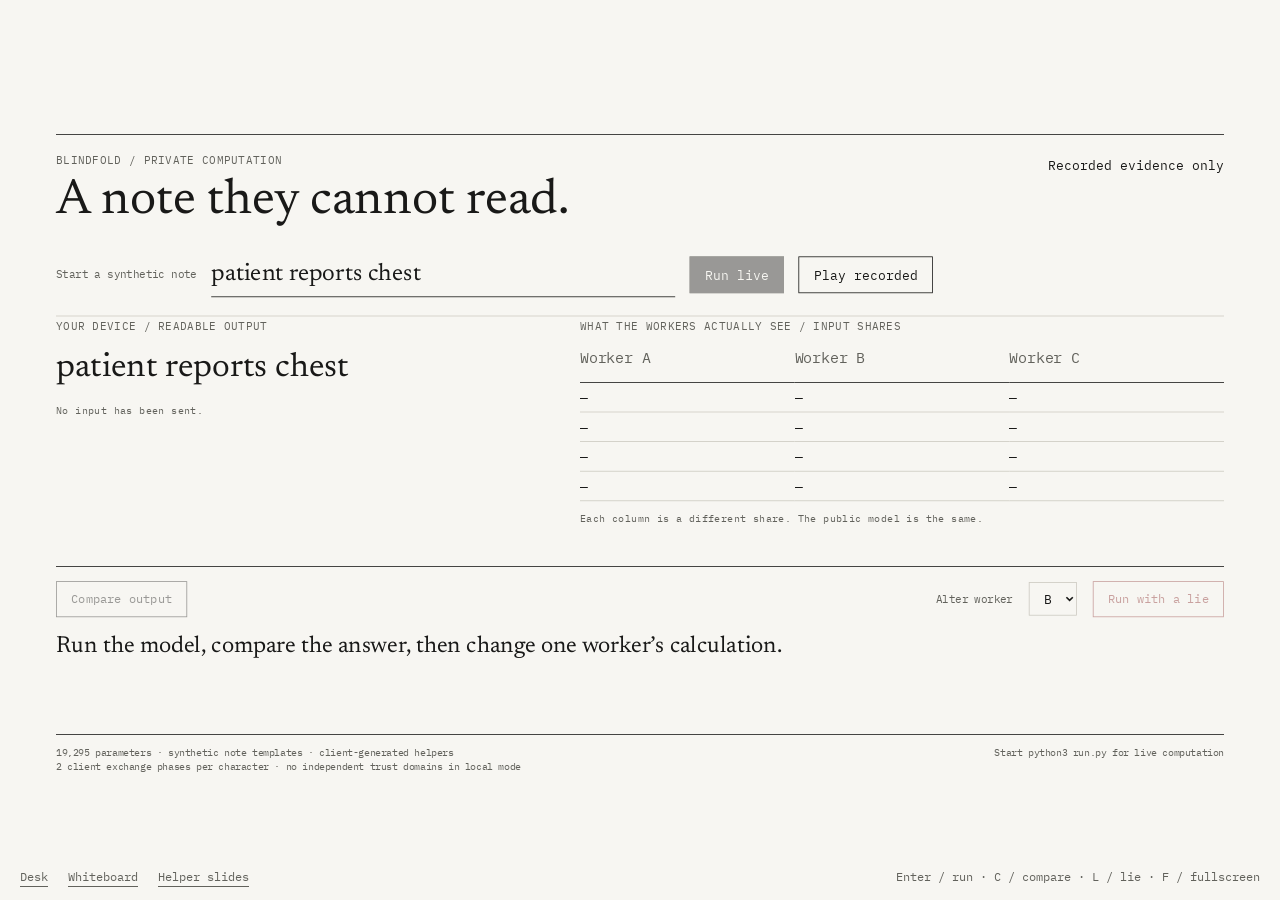
==== web/demo.html @ 67fd5ad5 "Make Blindfold runnable and recordable from a clean checkout" ====
<!doctype html>
<html lang="en">
<head><meta charset="utf-8"><meta name="viewport" content="width=device-width,initial-scale=1">
<title>Blindfold · Live demo</title><link rel="stylesheet" href="assets/style.css">
<link rel="stylesheet" href="assets/demo.css"><script src="assets/demo.js" defer></script></head>
<body>
<main class="stage demo-stage" id="stage">
 <header class="demo-header"><div><span class="eyebrow">Blindfold / private computation</span><h1>A note they cannot read.</h1></div><div id="mode" class="mode">Connecting to the engine…</div></header>
 <form id="form" class="demo-controls">
  <label for="prompt">Start a synthetic note</label><input id="prompt" value="patient reports chest" maxlength="120" autocomplete="off" spellcheck="false">
  <button class="primary" id="run" type="submit" disabled>Run live</button>
  <button id="replay" type="button">Play recorded</button>
 </form>
 <section class="device-panel"><div class="eyebrow">Your device / readable output</div><p id="note" aria-live="polite">patient reports chest</p><div id="outcome"></div><p class="send muted" id="sent">No input has been sent.</p></section>
 <section class="worker-panel"><div class="eyebrow">What the workers actually see / input shares</div>
  <table class="workers"><thead><tr><th id="head-A">Worker A</th><th id="head-B">Worker B</th><th id="head-C">Worker C</th></tr></thead><tbody id="shares"></tbody></table>
  <p class="muted worker-caption" id="worker-caption">Each column is a different share. The public model is the same.</p>
 </section>
 <section class="evidence-panel"><nav class="tabs"><button id="compare" disabled>Compare output</button><label for="liar">Alter worker</label><select id="liar"><option>A</option><option selected>B</option><option>C</option></select><button id="tamper" class="danger" disabled>Run with a lie</button></nav>
  <div id="evidence"><p class="serif">Run the model, compare the answer, then change one worker’s calculation.</p></div>
 </section>
 <footer class="demo-footer"><span>19,295 parameters · synthetic note templates · client-generated helpers<br>2 client exchange phases per character · no independent trust domains in local mode</span><span id="status" role="status">Preparing</span></footer>
</main>
<div class="deck-controls"><nav><a href="/">Desk</a><a href="whiteboard.html">Whiteboard</a><a href="slides.html">Helper slides</a></nav><span>Enter / run · C / compare · L / lie · F / fullscreen</span></div>
</body></html>
---- web/assets/style.css ----
@font-face{font-family:Newsreader;src:url(newsreader.ttf);font-weight:400;font-display:swap}
@font-face{font-family:Plex;src:url(ibm-plex-mono.ttf);font-weight:400;font-display:swap}
:root{color-scheme:light;--paper:#f7f6f2;--ink:#191918;--muted:#62625c;--line:#cccac1;--red:#8b2e2e;--serif:Newsreader,Georgia,serif;--mono:Plex,monospace}
*{box-sizing:border-box}
body{margin:0;background:var(--paper);color:var(--ink);font-family:var(--mono);font-size:16px;line-height:1.5}
h1,h2,h3,p{margin:0}
h1,h2,h3{font-family:var(--serif);font-weight:400;line-height:1.08}
a{color:inherit;text-underline-offset:5px}
button,input,select{font:inherit;color:inherit;border-radius:0}
button{cursor:pointer;background:none;border:1px solid var(--ink);padding:10px 18px}
button:hover{background:#eae8df}
button:disabled{opacity:.42;cursor:wait}
button:focus-visible,a:focus-visible,input:focus-visible,select:focus-visible{outline:2px solid var(--red);outline-offset:4px}
.primary{background:var(--ink);color:var(--paper)}
.primary:hover{background:#3e3e38}
.danger{color:var(--red);border-color:var(--red)}
.muted{color:var(--muted)}
.alarm{color:var(--red)}
.eyebrow{font-size:14px;letter-spacing:.08em;text-transform:uppercase;color:var(--muted)}
.serif{font-family:var(--serif)}
.document{max-width:1160px;margin:40px auto;padding:30px 40px;border:1px solid var(--line)}
.document header{display:flex;align-items:baseline;justify-content:space-between;border-bottom:1px solid var(--ink);padding-bottom:20px;gap:20px}
.document h1{font-size:64px}
.document h2{font-size:34px;margin-bottom:16px}
.document section{margin-top:44px}
.document p{max-width:80ch}
.document .lede{font-family:var(--serif);font-size:32px;line-height:1.3;margin-top:22px;max-width:35ch}
.document nav{display:flex;flex-wrap:wrap;gap:24px;margin-top:28px}
table{border-collapse:collapse;width:100%}
th{text-align:left;color:var(--muted);font-weight:400;border-bottom:1px solid var(--ink)}
th,td{padding:16px 20px 16px 0;vertical-align:top}
td{border-bottom:1px solid var(--line)}
td:last-child,th:last-child{padding-right:0}
.num{text-align:right;font-variant-numeric:tabular-nums}
.total td{border-top:4px double var(--ink);border-bottom:0}
.document footer{margin-top:42px;padding-top:18px;border-top:1px solid var(--ink);font-size:13px;color:var(--muted)}
.board{width:100%;display:block;background:white;border:1px solid var(--line)}
.stage{position:fixed;left:0;top:0;width:1600px;height:900px;transform-origin:0 0;background:var(--paper)}
.slide{display:none;width:1600px;height:900px;padding:65px 80px;position:relative;overflow:hidden}
.slide.active{display:block}
.slide header{border-top:1px solid var(--ink);padding-top:18px;display:flex;justify-content:space-between;gap:40px;align-items:baseline}
.slide h1{font-size:67px;max-width:1250px;line-height:1.1;letter-spacing:-.015em}
.slide .content{position:absolute;left:80px;right:80px;top:260px;bottom:120px}
.slide footer{position:absolute;left:80px;right:80px;bottom:45px;border-top:1px solid var(--ink);padding-top:15px;font-size:16px;color:var(--muted);display:flex;justify-content:space-between;gap:30px}
.slide table{font-size:26px}
.slide th{font-size:19px}
.slide td{padding:24px 24px 24px 0}
.slide .statement{font-family:var(--serif);font-size:45px;line-height:1.22;max-width:1150px}
.slide .side{position:absolute;right:0;top:0;width:365px}
.slide .big{font-size:56px;line-height:1.05;margin-bottom:12px}
.slide .side p{font-size:20px;margin-bottom:24px}
.deck-controls{position:fixed;left:20px;bottom:14px;right:20px;display:flex;align-items:center;justify-content:space-between;font-size:12px;color:var(--muted);gap:16px}
.deck-controls nav{display:flex;gap:20px;align-items:center}
.deck-controls button{padding:4px 10px}
.deck-controls.hidden{opacity:0;pointer-events:none}
.notes{position:fixed;bottom:70px;left:10%;right:10%;border:1px solid var(--ink);padding:20px;background:var(--paper);font-family:var(--serif);font-size:25px;z-index:5}
[hidden]{display:none!important}
@media(max-width:700px){.document{margin:12px;padding:22px}.document h1{font-size:48px}.document header{align-items:flex-start;flex-direction:column}.document th,.document td{font-size:13px;padding:12px 10px 12px 0}}
@media print{
 @page{size:1600px 900px;margin:0}
 body{background:white}
 .stage{position:static;transform:none!important;width:auto;height:auto}
 .slide,.slide.active{display:block!important;width:1600px;height:900px;break-after:page;background:var(--paper);print-color-adjust:exact}
 .slide:last-child{break-after:auto}
 .deck-controls,.notes,.no-print{display:none!important}
 .board-page{margin:0;padding:0;border:0;max-width:none}
 .board-page section{margin:0}
 .board-page .board{width:1600px;height:900px;border:0}
}
---- web/assets/demo.css ----
.demo-stage{padding:55px 70px}
.demo-header{display:flex;justify-content:space-between;gap:40px;border-top:1px solid var(--ink);padding-top:18px}
.demo-header h1{font-size:62px;margin-top:8px}
.mode{font-size:16px;text-align:right;max-width:420px;padding-top:8px;white-space:pre-line}
.demo-controls{display:flex;align-items:center;gap:18px;margin-top:30px;border-bottom:1px solid var(--line);padding-bottom:23px}
.demo-controls label{font-size:14px;color:var(--muted)}
.demo-controls input{background:none;border:0;border-bottom:1px solid var(--ink);font-family:var(--serif);font-size:30px;width:580px;padding:5px 0}
.demo-controls button{font-size:16px;white-space:nowrap}
.device-panel{position:absolute;left:70px;top:285px;width:580px;height:270px}
#note{font-family:var(--serif);font-size:42px;line-height:1.2;margin-top:17px;overflow-wrap:anywhere}
#note .prompt{color:var(--muted)}
#outcome{font-size:21px;color:var(--red);margin-top:16px}
.send{font-size:13px;margin-top:18px;overflow-wrap:anywhere}
.worker-panel{position:absolute;left:725px;right:70px;top:285px}
.workers{margin-top:14px;table-layout:fixed}
.workers th{font-size:19px;padding-top:0}
.workers th small{display:block;font-size:12px;font-weight:400;margin-top:5px}
.workers td{font-size:16px;padding:6px 12px 6px 0;font-variant-numeric:tabular-nums;height:36px}
.workers .altered{color:var(--red)}
.worker-caption{font-size:13px;margin-top:12px}
.evidence-panel{position:absolute;left:70px;right:70px;top:595px}
.tabs{display:flex;gap:20px;align-items:center;border-top:1px solid var(--ink);padding-top:18px}
.tabs label{font-size:14px;color:var(--muted);margin-left:auto}
.tabs select{background:var(--paper);padding:9px 14px;border:1px solid var(--line)}
.tabs button{font-size:15px}
#evidence{margin-top:16px;font-size:17px}
#evidence table{table-layout:fixed}
#evidence th:first-child{width:300px}
#evidence>.serif{font-size:29px}
#evidence th{font-size:13px;padding:0 15px 6px 0}
#evidence td{padding:9px 15px 9px 0}
#evidence .text{font-family:var(--serif);font-size:25px;line-height:1.12;overflow-wrap:anywhere}
#evidence .stop{font-family:var(--serif);font-size:36px;color:var(--red)}
.demo-footer{position:absolute;left:70px;right:70px;bottom:45px;border-top:1px solid var(--ink);padding-top:13px;font-size:12px;color:var(--muted);display:flex;justify-content:space-between;gap:35px}
#status{max-width:490px;text-align:right}
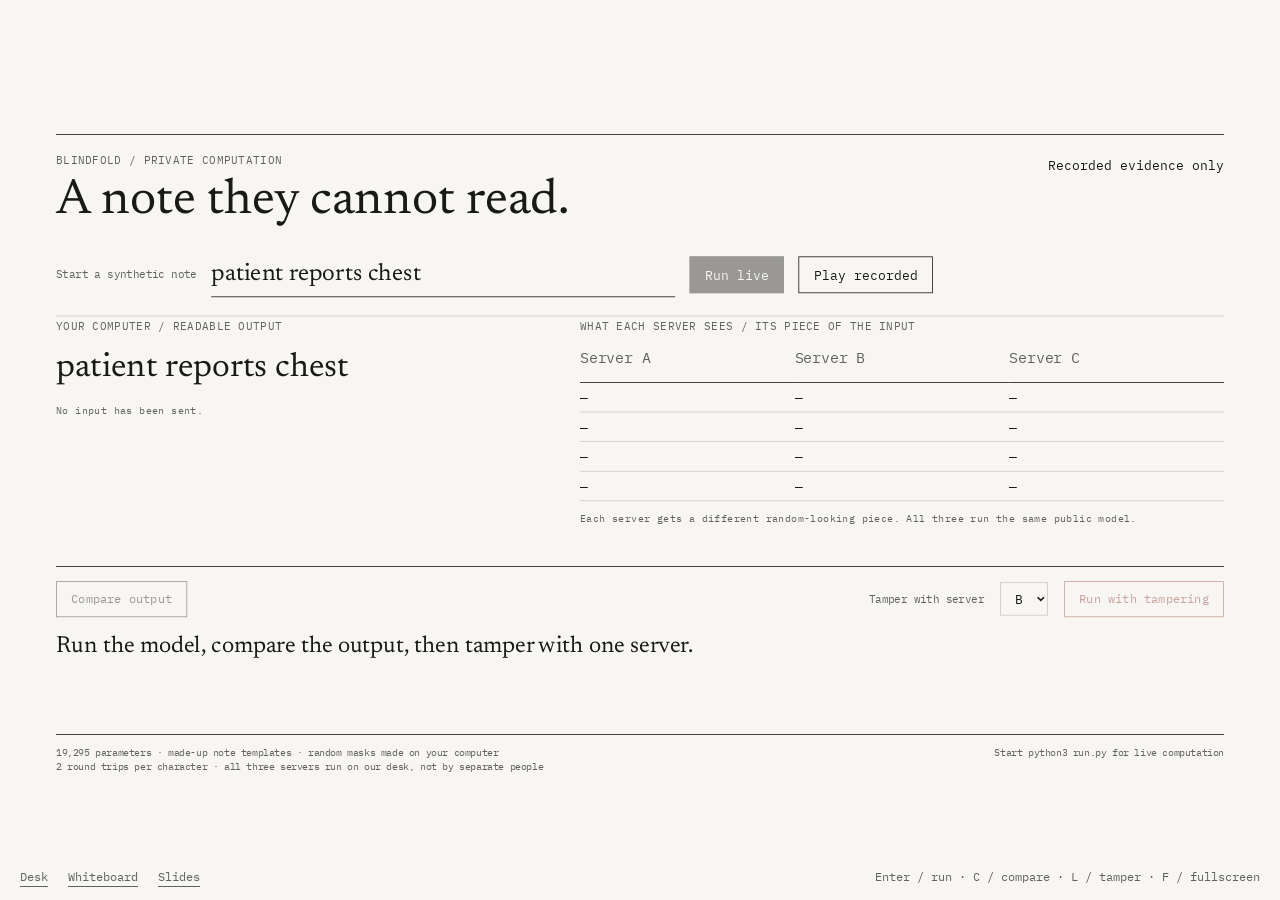
==== commit 83e66527: "Use one set of plain terms everywhere "Your computer" and "Server A/B/C" instead of device/client/wo" ====
--- a/web/demo.html
+++ b/web/demo.html
@@ -11,15 +11,15 @@
   <button class="primary" id="run" type="submit" disabled>Run live</button>
   <button id="replay" type="button">Play recorded</button>
  </form>
- <section class="device-panel"><div class="eyebrow">Your device / readable output</div><p id="note" aria-live="polite">patient reports chest</p><div id="outcome"></div><p class="send muted" id="sent">No input has been sent.</p></section>
- <section class="worker-panel"><div class="eyebrow">What the workers actually see / input shares</div>
-  <table class="workers"><thead><tr><th id="head-A">Worker A</th><th id="head-B">Worker B</th><th id="head-C">Worker C</th></tr></thead><tbody id="shares"></tbody></table>
-  <p class="muted worker-caption" id="worker-caption">Each column is a different share. The public model is the same.</p>
+ <section class="device-panel"><div class="eyebrow">Your computer / readable output</div><p id="note" aria-live="polite">patient reports chest</p><div id="outcome"></div><p class="send muted" id="sent">No input has been sent.</p></section>
+ <section class="worker-panel"><div class="eyebrow">What each server sees / its piece of the input</div>
+  <table class="workers"><thead><tr><th id="head-A">Server A</th><th id="head-B">Server B</th><th id="head-C">Server C</th></tr></thead><tbody id="shares"></tbody></table>
+  <p class="muted worker-caption" id="worker-caption">Each server gets a different random-looking piece. All three run the same public model.</p>
  </section>
- <section class="evidence-panel"><nav class="tabs"><button id="compare" disabled>Compare output</button><label for="liar">Alter worker</label><select id="liar"><option>A</option><option selected>B</option><option>C</option></select><button id="tamper" class="danger" disabled>Run with a lie</button></nav>
-  <div id="evidence"><p class="serif">Run the model, compare the answer, then change one worker’s calculation.</p></div>
+ <section class="evidence-panel"><nav class="tabs"><button id="compare" disabled>Compare output</button><label for="liar">Tamper with server</label><select id="liar"><option>A</option><option selected>B</option><option>C</option></select><button id="tamper" class="danger" disabled>Run with tampering</button></nav>
+  <div id="evidence"><p class="serif">Run the model, compare the output, then tamper with one server.</p></div>
  </section>
- <footer class="demo-footer"><span>19,295 parameters · synthetic note templates · client-generated helpers<br>2 client exchange phases per character · no independent trust domains in local mode</span><span id="status" role="status">Preparing</span></footer>
+ <footer class="demo-footer"><span>19,295 parameters · made-up note templates · random masks made on your computer<br>2 round trips per character · all three servers run on our desk, not by separate people</span><span id="status" role="status">Preparing</span></footer>
 </main>
-<div class="deck-controls"><nav><a href="/">Desk</a><a href="whiteboard.html">Whiteboard</a><a href="slides.html">Helper slides</a></nav><span>Enter / run · C / compare · L / lie · F / fullscreen</span></div>
+<div class="deck-controls"><nav><a href="/">Desk</a><a href="whiteboard.html">Whiteboard</a><a href="slides.html">Slides</a></nav><span>Enter / run · C / compare · L / tamper · F / fullscreen</span></div>
 </body></html>
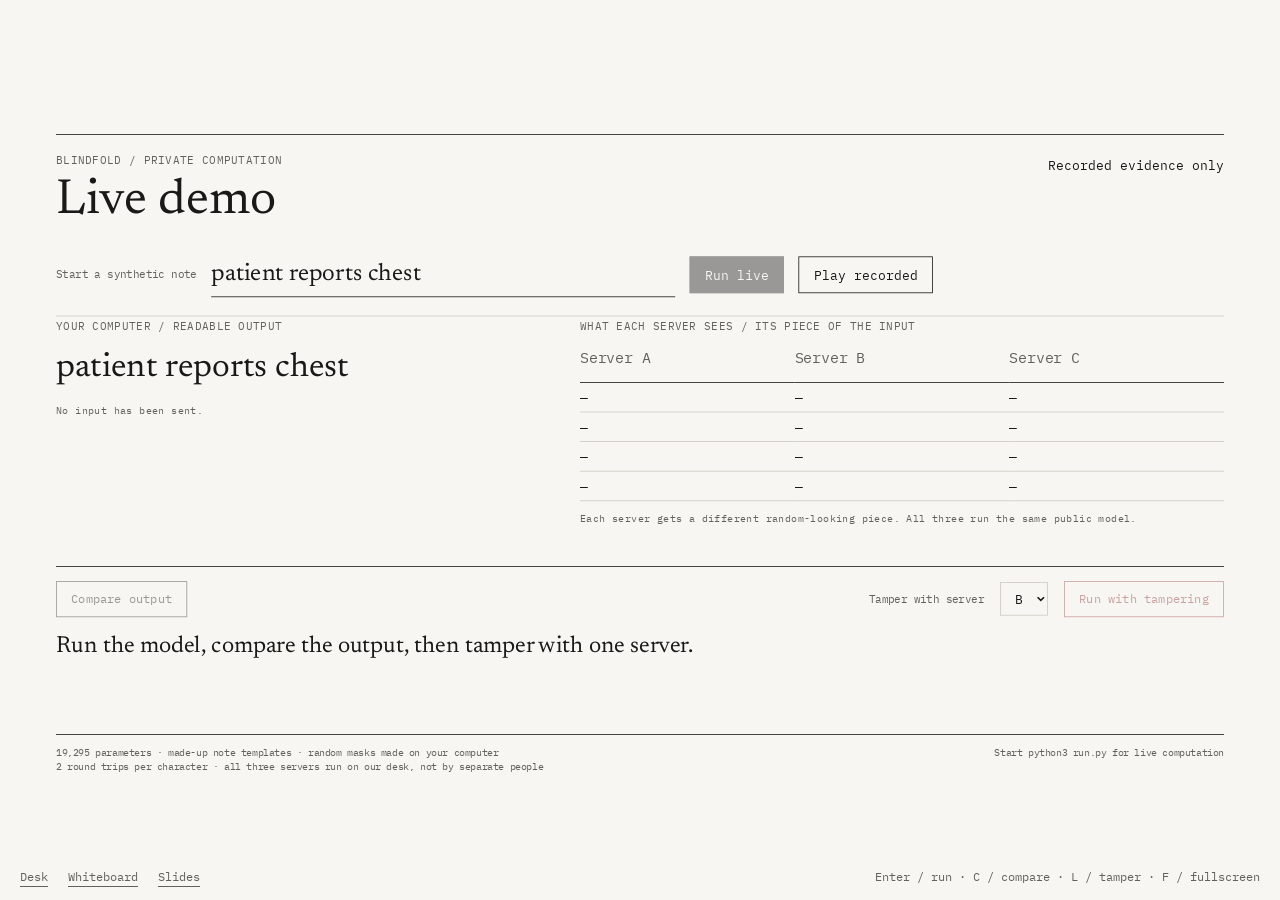
==== commit 78e87ac1: "Replace slogan lines with plain statements Cut the tagline-style sentences from the slides, desk, de" ====
--- a/web/demo.html
+++ b/web/demo.html
@@ -5,7 +5,7 @@
 <link rel="stylesheet" href="assets/demo.css"><script src="assets/demo.js" defer></script></head>
 <body>
 <main class="stage demo-stage" id="stage">
- <header class="demo-header"><div><span class="eyebrow">Blindfold / private computation</span><h1>A note they cannot read.</h1></div><div id="mode" class="mode">Connecting to the engine…</div></header>
+ <header class="demo-header"><div><span class="eyebrow">Blindfold / private computation</span><h1>Live demo</h1></div><div id="mode" class="mode">Connecting to the engine…</div></header>
  <form id="form" class="demo-controls">
   <label for="prompt">Start a synthetic note</label><input id="prompt" value="patient reports chest" maxlength="120" autocomplete="off" spellcheck="false">
   <button class="primary" id="run" type="submit" disabled>Run live</button>
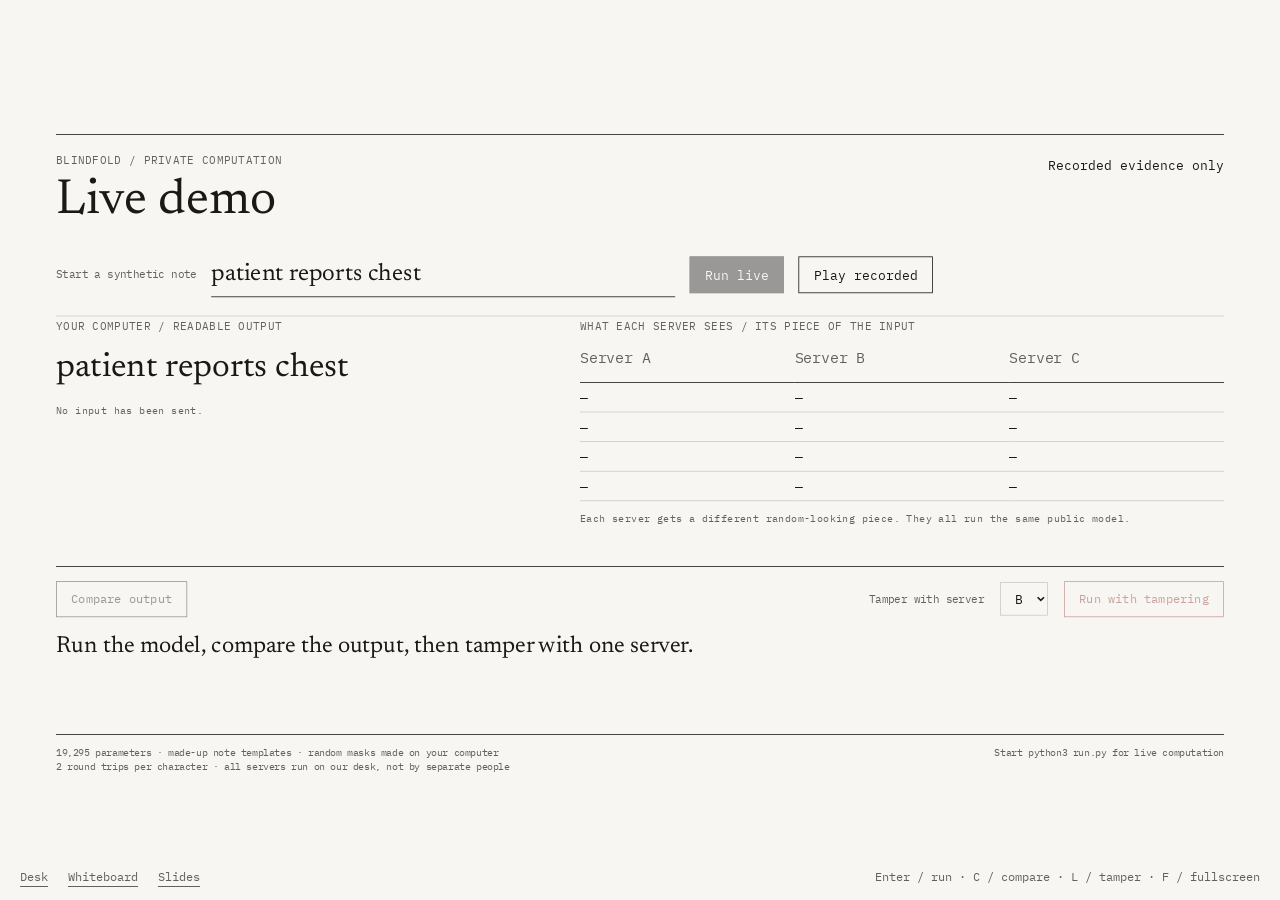
==== commit 307580f1: "Run on any number of servers, not just three The engine, server, demo page, slides, whiteboard, desk" ====
--- a/web/demo.html
+++ b/web/demo.html
@@ -13,13 +13,13 @@
  </form>
  <section class="device-panel"><div class="eyebrow">Your computer / readable output</div><p id="note" aria-live="polite">patient reports chest</p><div id="outcome"></div><p class="send muted" id="sent">No input has been sent.</p></section>
  <section class="worker-panel"><div class="eyebrow">What each server sees / its piece of the input</div>
-  <table class="workers"><thead><tr><th id="head-A">Server A</th><th id="head-B">Server B</th><th id="head-C">Server C</th></tr></thead><tbody id="shares"></tbody></table>
-  <p class="muted worker-caption" id="worker-caption">Each server gets a different random-looking piece. All three run the same public model.</p>
+  <table class="workers"><thead><tr id="heads"></tr></thead><tbody id="shares"></tbody></table>
+  <p class="muted worker-caption" id="worker-caption">Each server gets a different random-looking piece. They all run the same public model.</p>
  </section>
- <section class="evidence-panel"><nav class="tabs"><button id="compare" disabled>Compare output</button><label for="liar">Tamper with server</label><select id="liar"><option>A</option><option selected>B</option><option>C</option></select><button id="tamper" class="danger" disabled>Run with tampering</button></nav>
+ <section class="evidence-panel"><nav class="tabs"><button id="compare" disabled>Compare output</button><label for="liar">Tamper with server</label><select id="liar"></select><button id="tamper" class="danger" disabled>Run with tampering</button></nav>
   <div id="evidence"><p class="serif">Run the model, compare the output, then tamper with one server.</p></div>
  </section>
- <footer class="demo-footer"><span>19,295 parameters · made-up note templates · random masks made on your computer<br>2 round trips per character · all three servers run on our desk, not by separate people</span><span id="status" role="status">Preparing</span></footer>
+ <footer class="demo-footer"><span>19,295 parameters · made-up note templates · random masks made on your computer<br>2 round trips per character · all servers run on our desk, not by separate people</span><span id="status" role="status">Preparing</span></footer>
 </main>
 <div class="deck-controls"><nav><a href="/">Desk</a><a href="whiteboard.html">Whiteboard</a><a href="slides.html">Slides</a></nav><span>Enter / run · C / compare · L / tamper · F / fullscreen</span></div>
 </body></html>
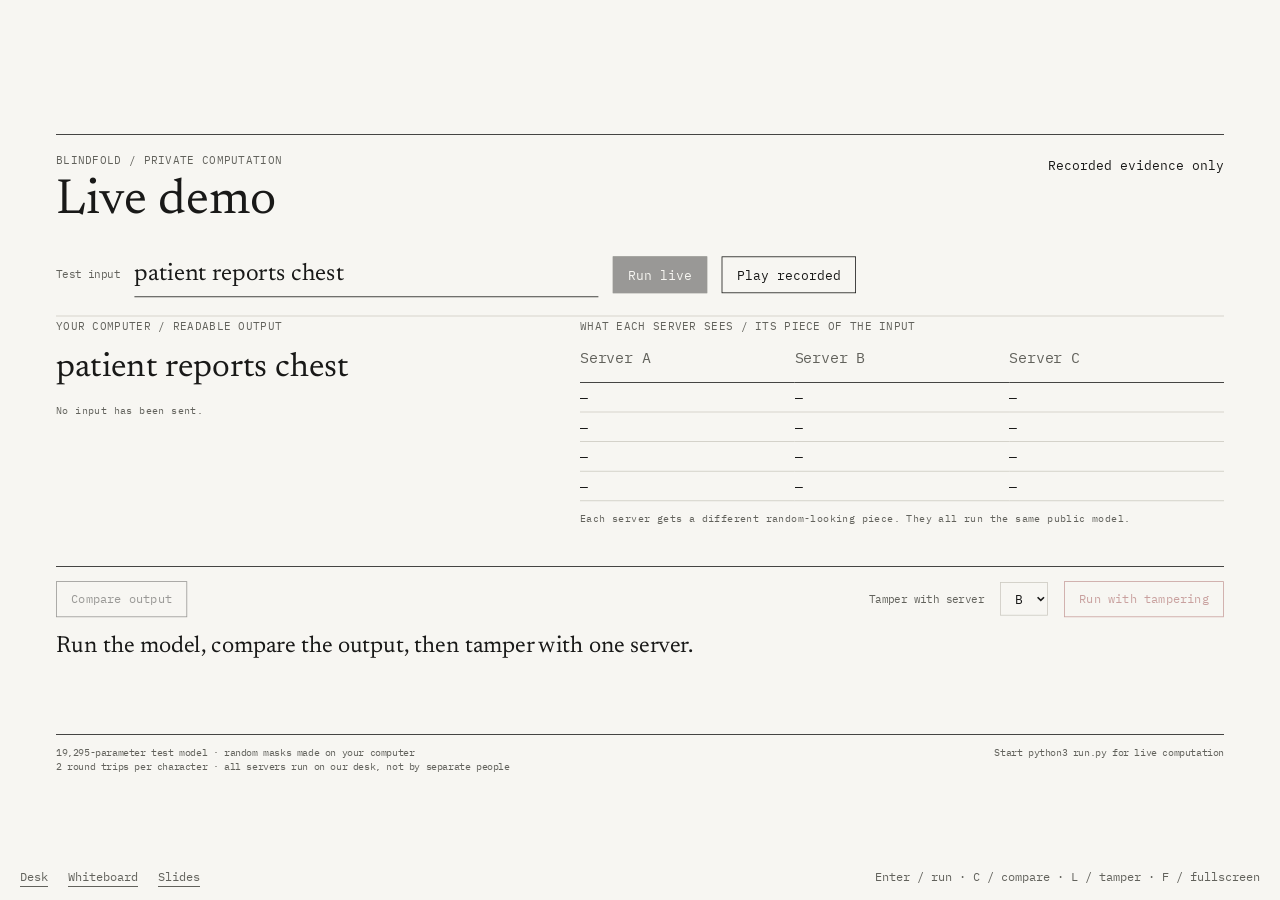
==== commit d2ca72b9: "Call the demo model a test model, not a note model Wording only: the model, its weights and the chip" ====
--- a/web/demo.html
+++ b/web/demo.html
@@ -7,7 +7,7 @@
 <main class="stage demo-stage" id="stage">
  <header class="demo-header"><div><span class="eyebrow">Blindfold / private computation</span><h1>Live demo</h1></div><div id="mode" class="mode">Connecting to the engine…</div></header>
  <form id="form" class="demo-controls">
-  <label for="prompt">Start a synthetic note</label><input id="prompt" value="patient reports chest" maxlength="120" autocomplete="off" spellcheck="false">
+  <label for="prompt">Test input</label><input id="prompt" value="patient reports chest" maxlength="120" autocomplete="off" spellcheck="false">
   <button class="primary" id="run" type="submit" disabled>Run live</button>
   <button id="replay" type="button">Play recorded</button>
  </form>
@@ -19,7 +19,7 @@
  <section class="evidence-panel"><nav class="tabs"><button id="compare" disabled>Compare output</button><label for="liar">Tamper with server</label><select id="liar"></select><button id="tamper" class="danger" disabled>Run with tampering</button></nav>
   <div id="evidence"><p class="serif">Run the model, compare the output, then tamper with one server.</p></div>
  </section>
- <footer class="demo-footer"><span>19,295 parameters · made-up note templates · random masks made on your computer<br>2 round trips per character · all servers run on our desk, not by separate people</span><span id="status" role="status">Preparing</span></footer>
+ <footer class="demo-footer"><span>19,295-parameter test model · random masks made on your computer<br>2 round trips per character · all servers run on our desk, not by separate people</span><span id="status" role="status">Preparing</span></footer>
 </main>
 <div class="deck-controls"><nav><a href="/">Desk</a><a href="whiteboard.html">Whiteboard</a><a href="slides.html">Slides</a></nav><span>Enter / run · C / compare · L / tamper · F / fullscreen</span></div>
 </body></html>
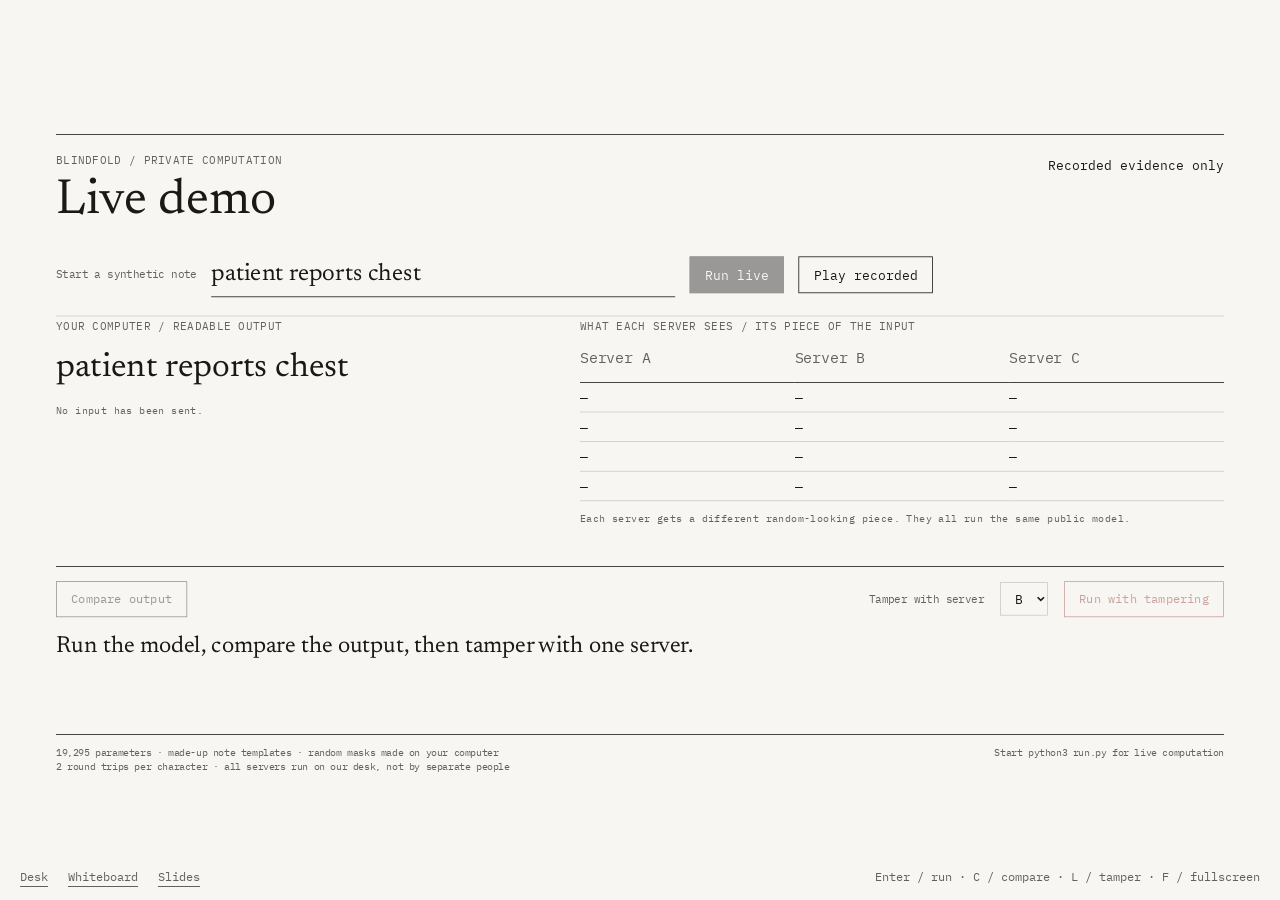
==== commit 1364ef74: "Say plainly that the demo model is trained on made-up doctor notes The model, weights and chips only" ====
--- a/web/demo.html
+++ b/web/demo.html
@@ -7,7 +7,7 @@
 <main class="stage demo-stage" id="stage">
  <header class="demo-header"><div><span class="eyebrow">Blindfold / private computation</span><h1>Live demo</h1></div><div id="mode" class="mode">Connecting to the engine…</div></header>
  <form id="form" class="demo-controls">
-  <label for="prompt">Test input</label><input id="prompt" value="patient reports chest" maxlength="120" autocomplete="off" spellcheck="false">
+  <label for="prompt">Start a synthetic note</label><input id="prompt" value="patient reports chest" maxlength="120" autocomplete="off" spellcheck="false">
   <button class="primary" id="run" type="submit" disabled>Run live</button>
   <button id="replay" type="button">Play recorded</button>
  </form>
@@ -19,7 +19,7 @@
  <section class="evidence-panel"><nav class="tabs"><button id="compare" disabled>Compare output</button><label for="liar">Tamper with server</label><select id="liar"></select><button id="tamper" class="danger" disabled>Run with tampering</button></nav>
   <div id="evidence"><p class="serif">Run the model, compare the output, then tamper with one server.</p></div>
  </section>
- <footer class="demo-footer"><span>19,295-parameter test model · random masks made on your computer<br>2 round trips per character · all servers run on our desk, not by separate people</span><span id="status" role="status">Preparing</span></footer>
+ <footer class="demo-footer"><span>19,295 parameters · made-up note templates · random masks made on your computer<br>2 round trips per character · all servers run on our desk, not by separate people</span><span id="status" role="status">Preparing</span></footer>
 </main>
 <div class="deck-controls"><nav><a href="/">Desk</a><a href="whiteboard.html">Whiteboard</a><a href="slides.html">Slides</a></nav><span>Enter / run · C / compare · L / tamper · F / fullscreen</span></div>
 </body></html>
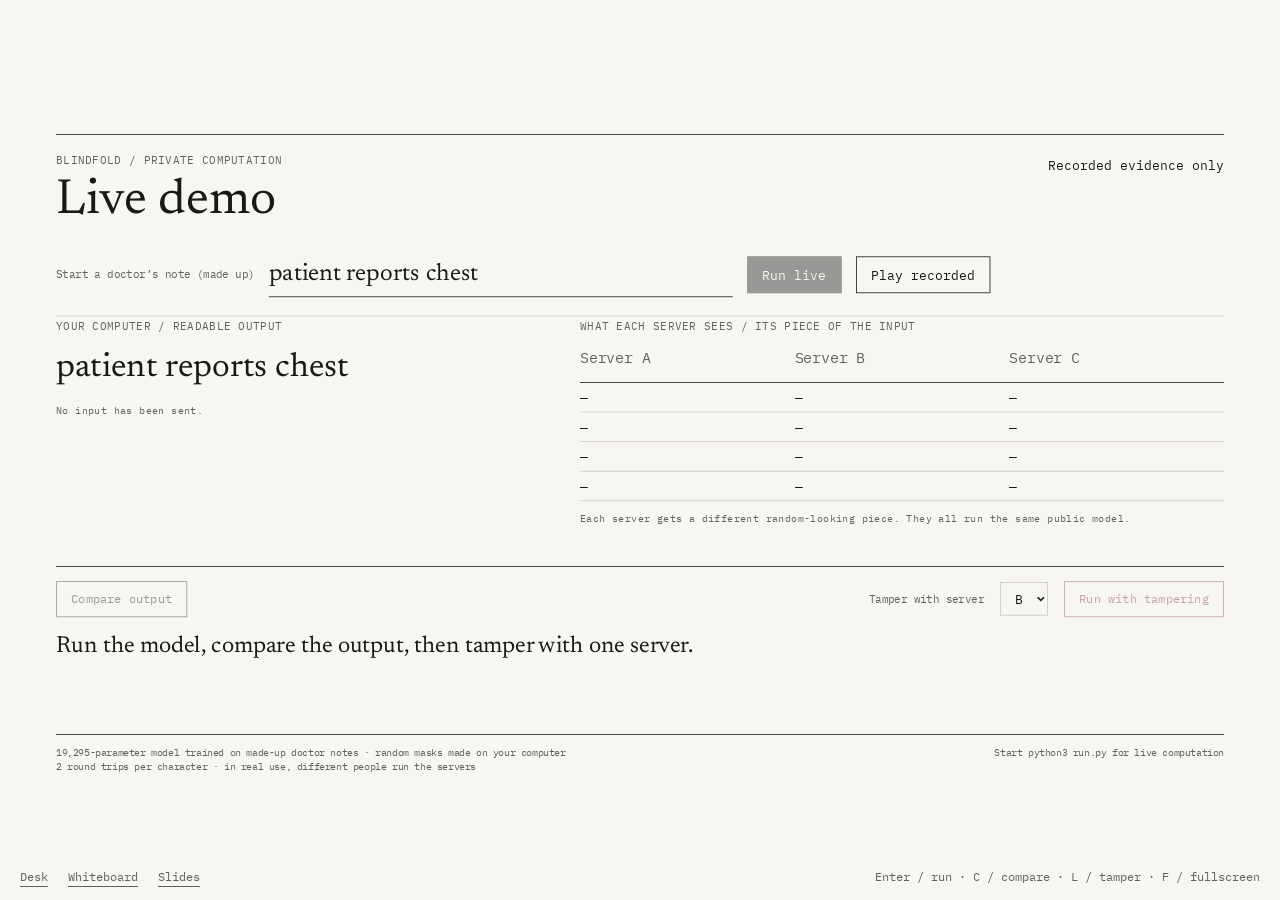
==== commit 654243d5: "Lead with the use case and the vision instead of caveats Opens with the doctor's-note problem, expla" ====
--- a/web/demo.html
+++ b/web/demo.html
@@ -7,7 +7,7 @@
 <main class="stage demo-stage" id="stage">
  <header class="demo-header"><div><span class="eyebrow">Blindfold / private computation</span><h1>Live demo</h1></div><div id="mode" class="mode">Connecting to the engine…</div></header>
  <form id="form" class="demo-controls">
-  <label for="prompt">Start a synthetic note</label><input id="prompt" value="patient reports chest" maxlength="120" autocomplete="off" spellcheck="false">
+  <label for="prompt">Start a doctor’s note (made up)</label><input id="prompt" value="patient reports chest" maxlength="120" autocomplete="off" spellcheck="false">
   <button class="primary" id="run" type="submit" disabled>Run live</button>
   <button id="replay" type="button">Play recorded</button>
  </form>
@@ -19,7 +19,7 @@
  <section class="evidence-panel"><nav class="tabs"><button id="compare" disabled>Compare output</button><label for="liar">Tamper with server</label><select id="liar"></select><button id="tamper" class="danger" disabled>Run with tampering</button></nav>
   <div id="evidence"><p class="serif">Run the model, compare the output, then tamper with one server.</p></div>
  </section>
- <footer class="demo-footer"><span>19,295 parameters · made-up note templates · random masks made on your computer<br>2 round trips per character · all servers run on our desk, not by separate people</span><span id="status" role="status">Preparing</span></footer>
+ <footer class="demo-footer"><span>19,295-parameter model trained on made-up doctor notes · random masks made on your computer<br>2 round trips per character · in real use, different people run the servers</span><span id="status" role="status">Preparing</span></footer>
 </main>
 <div class="deck-controls"><nav><a href="/">Desk</a><a href="whiteboard.html">Whiteboard</a><a href="slides.html">Slides</a></nav><span>Enter / run · C / compare · L / tamper · F / fullscreen</span></div>
 </body></html>
